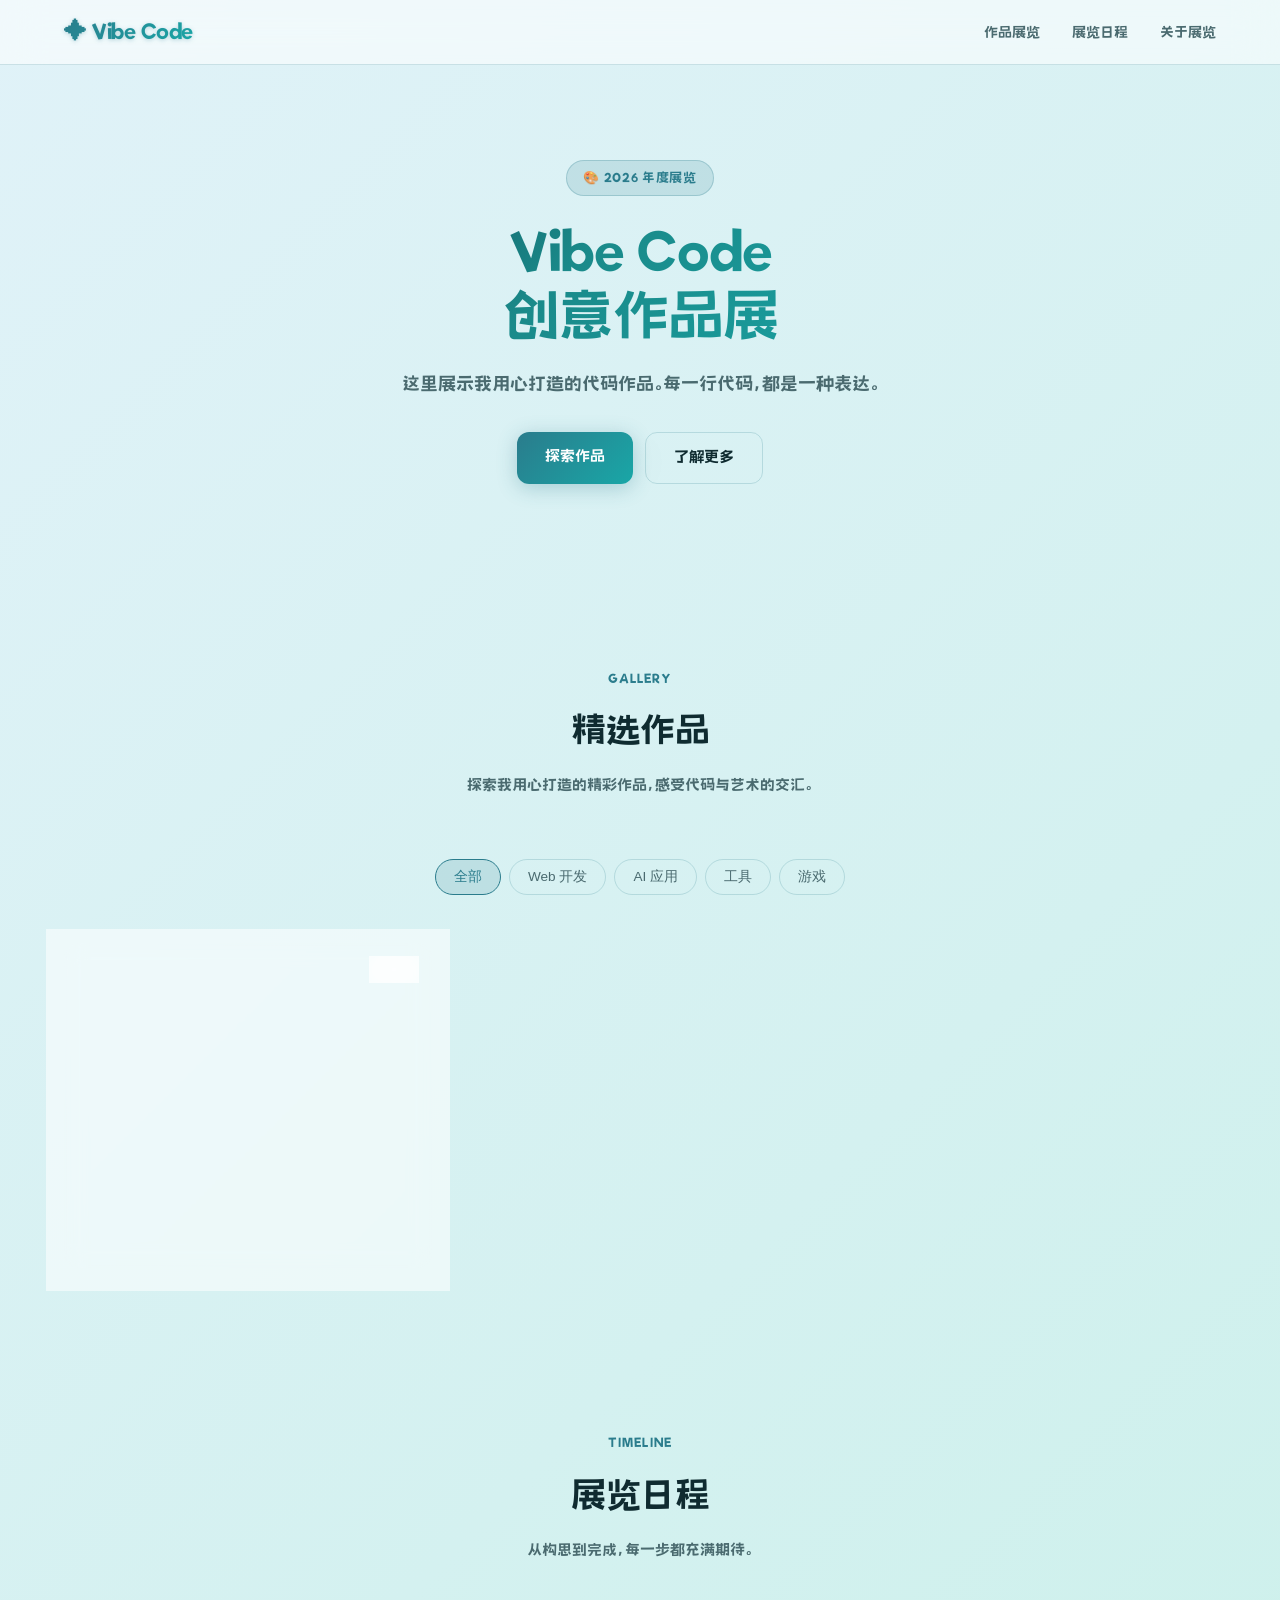
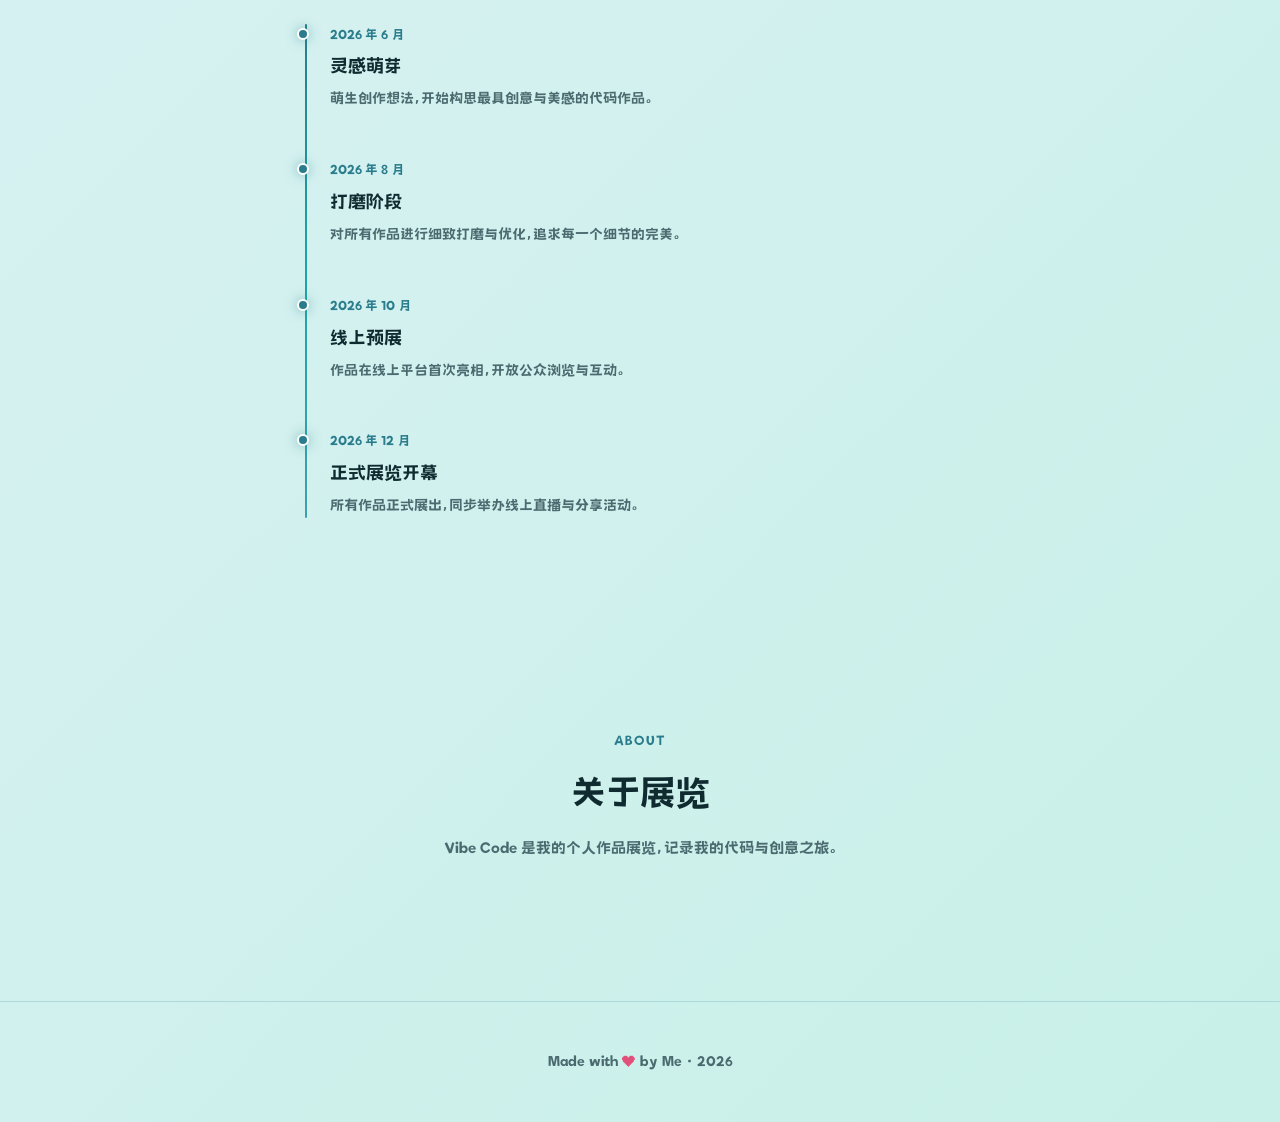
==== index.html @ 83f44387 "feat: add scientific notation converter tool with UI and functionality - Create scientificnotation.h" ====
<!DOCTYPE html>
<html lang="zh-CN">
<head>
    <meta charset="UTF-8">
    <meta name="viewport" content="width=device-width, initial-scale=1.0">
    <title>Vibe Code 作品展览</title>
    <link rel="stylesheet" href="styles.css">
</head>
<body>
    <div class="bg-particles" id="particles"></div>

    <nav class="navbar">
        <div class="navbar-inner">
            <div class="logo">✦ Vibe Code</div>
            <ul class="nav-links">
                <li><a href="#gallery">作品展览</a></li>
                <li><a href="#timeline">展览日程</a></li>
                <li><a href="#about">关于展览</a></li>
            </ul>
        </div>
    </nav>

    <section class="hero">
        <div class="hero-badge">🎨 2026 年度展览</div>
        <h1>Vibe Code<br>创意作品展</h1>
        <p>这里展示我用心打造的代码作品。每一行代码，都是一种表达。</p>
        <div class="hero-cta">
            <a href="#gallery" class="btn btn-primary">探索作品</a>
            <a href="#about" class="btn btn-outline">了解更多</a>
        </div>
    </section>

    <section class="section" id="gallery">
        <div class="section-header reveal">
            <div class="section-label">Gallery</div>
            <h2 class="section-title">精选作品</h2>
            <p class="section-desc">探索我用心打造的精彩作品，感受代码与艺术的交汇。</p>
        </div>

        <div class="filter-bar reveal" id="filterBar">
            <button class="filter-tag active" data-filter="all">全部</button>
            <button class="filter-tag" data-filter="web">Web 开发</button>
            <button class="filter-tag" data-filter="ai">AI 应用</button>
            <button class="filter-tag" data-filter="tool">工具</button>
            <button class="filter-tag" data-filter="game">游戏</button>
        </div>

        <div class="gallery" id="galleryGrid"></div>
    </section>

    <section class="section" id="timeline">
        <div class="section-header reveal">
            <div class="section-label">Timeline</div>
            <h2 class="section-title">展览日程</h2>
            <p class="section-desc">从构思到完成，每一步都充满期待。</p>
        </div>

        <div class="timeline reveal">
            <div class="timeline-item">
                <div class="timeline-dot"></div>
                <div class="timeline-date">2026 年 6 月</div>
                <h3>灵感萌芽</h3>
                <p>萌生创作想法，开始构思最具创意与美感的代码作品。</p>
            </div>
            <div class="timeline-item">
                <div class="timeline-dot"></div>
                <div class="timeline-date">2026 年 8 月</div>
                <h3>打磨阶段</h3>
                <p>对所有作品进行细致打磨与优化，追求每一个细节的完美。</p>
            </div>
            <div class="timeline-item">
                <div class="timeline-dot"></div>
                <div class="timeline-date">2026 年 10 月</div>
                <h3>线上预展</h3>
                <p>作品在线上平台首次亮相，开放公众浏览与互动。</p>
            </div>
            <div class="timeline-item">
                <div class="timeline-dot"></div>
                <div class="timeline-date">2026 年 12 月</div>
                <h3>正式展览开幕</h3>
                <p>所有作品正式展出，同步举办线上直播与分享活动。</p>
            </div>
        </div>
    </section>

    <section class="section" id="about">
        <div class="section-header reveal">
            <div class="section-label">About</div>
            <h2 class="section-title">关于展览</h2>
            <p class="section-desc">Vibe Code 是我的个人作品展览，记录我的代码与创意之旅。</p>
        </div>
    </section>

    <footer class="footer">
        <p>Made with <span class="heart">❤</span> by Me · 2026</p>
    </footer>

    <div class="modal-overlay" id="modalOverlay">
        <div class="modal" id="modal">
            <button class="modal-close" id="modalClose">✕</button>
            <div id="modalContent"></div>
        </div>
    </div>

    <script src="script.js"></script>
</body>
</html>
---- styles.css ----
@font-face {
    font-family: '荆南俊俊';
    src: url('荆南俊俊.ttf') format('truetype');
    font-weight: normal;
    font-style: normal;
}

* {
    margin: 0;
    padding: 0;
    box-sizing: border-box;
}

:root {
    --bg: #f0f8f8;
    --bg-gradient: linear-gradient(135deg, #e0f2f8 0%, #c8f0e8 100%);
    --surface: rgba(255, 255, 255, 0.6);
    --surface2: rgba(248, 255, 255, 0.8);
    --accent: #2a7c8c;
    --accent2: #19a7a7;
    --accent3: #3ea0af;
    --accent-glass: rgba(42, 124, 140, 0.15);
    --text: #0f2b30;
    --text2: #4a6a6f;
    --border: rgba(42, 124, 140, 0.2);
    --shadow: 0 4px 12px rgba(42, 124, 140, 0.12);
    --glow: rgba(42, 124, 140, 0.25);
}

body {
    font-family: 'PingFang SC', '荆南俊俊', 'Microsoft YaHei', sans-serif;
    background: var(--bg);
    background-image: var(--bg-gradient);
    color: var(--text);
    min-height: 100vh;
    overflow-x: hidden;
    line-height: 1.7;
}

.bg-particles {
    position: fixed;
    top: 0;
    left: 0;
    width: 100%;
    height: 100%;
    pointer-events: none;
    z-index: 0;
}

.particle {
    position: absolute;
    border-radius: 50%;
    animation: floatUp linear infinite;
    opacity: 0;
}

@keyframes floatUp {
    0% {
        transform: translateY(100vh) scale(0);
        opacity: 0;
    }
    10% {
        opacity: 1;
    }
    90% {
        opacity: 1;
    }
    100% {
        transform: translateY(-10vh) scale(1);
        opacity: 0;
    }
}

.navbar {
    position: fixed;
    top: 0;
    left: 0;
    right: 0;
    z-index: 100;
    backdrop-filter: blur(20px);
    background: rgba(255, 255, 255, 0.55);
    border-bottom: 1px solid var(--border);
    transition: all 0.3s ease;
}

.navbar-inner {
    max-width: 1200px;
    margin: 0 auto;
    padding: 0 24px;
    display: flex;
    align-items: center;
    justify-content: space-between;
    height: 64px;
}

.logo {
    font-size: 1.4rem;
    font-weight: 700;
    background: linear-gradient(135deg, var(--accent), var(--accent2));
    -webkit-background-clip: text;
    -webkit-text-fill-color: transparent;
    background-clip: text;
    letter-spacing: -0.5px;
    filter: drop-shadow(0 1px 2px rgba(42, 124, 140, 0.3));
}

.nav-links {
    display: flex;
    gap: 32px;
    list-style: none;
}

.nav-links a {
    color: var(--text2);
    text-decoration: none;
    font-size: 0.9rem;
    font-weight: 500;
    transition: color 0.3s;
    position: relative;
}

.nav-links a::after {
    content: '';
    position: absolute;
    bottom: -4px;
    left: 0;
    width: 0;
    height: 2px;
    background: linear-gradient(90deg, var(--accent), var(--accent2));
    transition: width 0.3s;
    border-radius: 1px;
}

.nav-links a:hover {
    color: var(--text);
}

.nav-links a:hover::after {
    width: 100%;
}

.hero {
    position: relative;
    z-index: 1;
    padding: 160px 24px 100px;
    text-align: center;
    max-width: 800px;
    margin: 0 auto;
}

.hero-badge {
    display: inline-block;
    padding: 6px 16px;
    border-radius: 20px;
    font-size: 0.8rem;
    font-weight: 600;
    letter-spacing: 0.05em;
    color: var(--accent);
    background: var(--accent-glass);
    border: 1px solid rgba(42, 124, 140, 0.25);
    margin-bottom: 24px;
    animation: fadeInUp 0.6s ease;
}

.hero h1 {
    font-size: 3.5rem;
    font-weight: 800;
    letter-spacing: -1px;
    line-height: 1.15;
    margin-bottom: 20px;
    animation: fadeInUp 0.6s ease 0.1s both;
    background: linear-gradient(135deg, #0f4a55 0%, #1a8a8a 40%, #19a7a7 100%);
    -webkit-background-clip: text;
    -webkit-text-fill-color: transparent;
    background-clip: text;
}

.hero p {
    font-size: 1.15rem;
    color: var(--text2);
    max-width: 560px;
    margin: 0 auto 32px;
    animation: fadeInUp 0.6s ease 0.2s both;
}

.hero-cta {
    display: inline-flex;
    gap: 12px;
    animation: fadeInUp 0.6s ease 0.3s both;
}

.btn {
    padding: 12px 28px;
    border-radius: 12px;
    font-size: 0.95rem;
    font-weight: 600;
    cursor: pointer;
    border: none;
    transition: all 0.3s;
    text-decoration: none;
    display: inline-block;
}

.btn-primary {
    background: linear-gradient(135deg, var(--accent), var(--accent2));
    color: #fff;
    box-shadow: 0 4px 20px rgba(42, 124, 140, 0.3);
}

.btn-primary:hover {
    transform: translateY(-2px);
    box-shadow: 0 6px 30px rgba(42, 124, 140, 0.45);
}

.btn-outline {
    background: transparent;
    color: var(--text);
    border: 1px solid var(--border);
    backdrop-filter: blur(10px);
}

.btn-outline:hover {
    border-color: var(--accent);
    color: var(--accent);
}

@keyframes fadeInUp {
    from {
        opacity: 0;
        transform: translateY(24px);
    }
    to {
        opacity: 1;
        transform: translateY(0);
    }
}

.section {
    position: relative;
    z-index: 1;
    padding: 80px 24px;
    max-width: 1200px;
    margin: 0 auto;
}

.section-header {
    text-align: center;
    margin-bottom: 60px;
}

.section-label {
    display: inline-block;
    font-size: 0.8rem;
    font-weight: 600;
    letter-spacing: 0.08em;
    color: var(--accent);
    text-transform: uppercase;
    margin-bottom: 12px;
}

.section-title {
    font-size: 2.2rem;
    font-weight: 700;
    letter-spacing: -0.5px;
    margin-bottom: 12px;
}

.section-desc {
    color: var(--text2);
    max-width: 500px;
    margin: 0 auto;
    font-size: 0.95rem;
}

.filter-bar {
    display: flex;
    justify-content: center;
    gap: 8px;
    flex-wrap: wrap;
    margin-bottom: 48px;
}

.filter-tag {
    padding: 8px 18px;
    border-radius: 20px;
    font-size: 0.85rem;
    font-weight: 500;
    cursor: pointer;
    border: 1px solid var(--border);
    background: transparent;
    color: var(--text2);
    transition: all 0.3s;
}

.filter-tag:hover {
    border-color: var(--accent);
    color: var(--text);
}

.filter-tag.active {
    background: var(--accent-glass);
    border-color: var(--accent);
    color: var(--accent);
}

.gallery {
    display: grid;
    grid-template-columns: repeat(auto-fill, minmax(340px, 1fr));
    gap: 24px;
}

.card {
    background: rgba(255, 255, 255, 0.55);
    backdrop-filter: blur(10px);
    border: 1px solid var(--border);
    border-radius: 16px;
    overflow: hidden;
    transition: all 0.4s cubic-bezier(0.25, 0.8, 0.25, 1.2);
    cursor: pointer;
    position: relative;
    animation: fadeInUp 0.5s ease both;
    box-shadow: var(--shadow);
}

.card:hover {
    transform: translateY(-6px);
    border-color: rgba(42, 124, 140, 0.5);
    box-shadow: 0 12px 40px rgba(42, 124, 140, 0.2), 0 0 40px var(--glow);
}

.card-image {
    height: 200px;
    position: relative;
    overflow: hidden;
}

.card-image .img-bg {
    width: 100%;
    height: 100%;
    object-fit: cover;
    transition: transform 0.5s;
}

.card:hover .card-image .img-bg {
    transform: scale(1.05);
}

.card-tag {
    position: absolute;
    top: 12px;
    right: 12px;
    padding: 4px 12px;
    border-radius: 12px;
    font-size: 0.7rem;
    font-weight: 600;
    background: rgba(255, 255, 255, 0.7);
    backdrop-filter: blur(10px);
    color: var(--accent);
    letter-spacing: 0.03em;
}

.card-body {
    padding: 20px 24px 24px;
}

.card-body h3 {
    font-size: 1.15rem;
    font-weight: 700;
    margin-bottom: 8px;
    letter-spacing: -0.3px;
}

.card-body p {
    font-size: 0.88rem;
    color: var(--text2);
    margin-bottom: 16px;
    display: -webkit-box;
    -webkit-line-clamp: 2;
    -webkit-box-orient: vertical;
    overflow: hidden;
}

.timeline {
    position: relative;
    padding-left: 40px;
    max-width: 700px;
    margin: 0 auto;
}

.timeline::before {
    content: '';
    position: absolute;
    left: 15px;
    top: 0;
    bottom: 0;
    width: 2px;
    background: linear-gradient(180deg, var(--accent), var(--accent2), var(--accent3));
    border-radius: 1px;
}

.timeline-item {
    position: relative;
    margin-bottom: 48px;
    animation: fadeInUp 0.5s ease both;
}

.timeline-dot {
    position: absolute;
    left: -33px;
    top: 4px;
    width: 12px;
    height: 12px;
    border-radius: 50%;
    background: var(--accent);
    box-shadow: 0 0 12px rgba(42, 124, 140, 0.5);
    border: 2px solid #fff;
}

.timeline-date {
    font-size: 0.8rem;
    color: var(--accent);
    font-weight: 600;
    margin-bottom: 6px;
}

.timeline-item h3 {
    font-size: 1.1rem;
    font-weight: 700;
    margin-bottom: 6px;
}

.timeline-item p {
    font-size: 0.88rem;
    color: var(--text2);
}

.footer {
    text-align: center;
    padding: 48px 24px;
    border-top: 1px solid var(--border);
    color: var(--text2);
    font-size: 0.85rem;
    position: relative;
    z-index: 1;
}

.footer .heart {
    color: #e0507a;
    animation: heartbeat 1.5s ease infinite;
}

@keyframes heartbeat {
    0%, 100% { transform: scale(1); }
    25% { transform: scale(1.2); }
    50% { transform: scale(1); }
    75% { transform: scale(1.2); }
}

.modal-overlay {
    position: fixed;
    inset: 0;
    background: rgba(15, 43, 48, 0.5);
    backdrop-filter: blur(8px);
    z-index: 200;
    display: flex;
    align-items: center;
    justify-content: center;
    opacity: 0;
    pointer-events: none;
    transition: opacity 0.3s;
}

.modal-overlay.open {
    opacity: 1;
    pointer-events: auto;
}

.modal {
    background: var(--surface2);
    border: 1px solid var(--border);
    border-radius: 20px;
    padding: 40px;
    max-width: 560px;
    width: 90%;
    max-height: 80vh;
    overflow-y: auto;
    position: relative;
    transform: translateY(20px) scale(0.95);
    transition: transform 0.3s cubic-bezier(0.25, 0.8, 0.25, 1.2);
    box-shadow: 0 20px 60px rgba(42, 124, 140, 0.2);
}

.modal-overlay.open .modal {
    transform: translateY(0) scale(1);
}

.modal-close {
    position: absolute;
    top: 16px;
    right: 16px;
    width: 36px;
    height: 36px;
    border-radius: 50%;
    border: 1px solid var(--border);
    background: rgba(255,255,255,0.5);
    color: var(--text2);
    cursor: pointer;
    font-size: 1.1rem;
    display: flex;
    align-items: center;
    justify-content: center;
    transition: all 0.3s;
}

.modal-close:hover {
    color: var(--text);
    border-color: var(--accent);
}

.modal h2 {
    font-size: 1.6rem;
    font-weight: 700;
    margin-bottom: 8px;
    letter-spacing: -0.5px;
}

.modal .modal-tag {
    display: inline-block;
    padding: 4px 12px;
    border-radius: 12px;
    font-size: 0.75rem;
    font-weight: 600;
    background: var(--accent-glass);
    color: var(--accent);
    margin-bottom: 16px;
}

.modal .modal-desc {
    font-size: 0.92rem;
    color: var(--text2);
    line-height: 1.8;
    margin-bottom: 20px;
}

.modal .modal-link {
    display: block;
    width: 100%;
    text-align: center;
    box-sizing: border-box;
}

@media (max-width: 768px) {
    .hero h1 {
        font-size: 2.2rem;
    }
    .hero {
        padding: 120px 20px 60px;
    }
    .gallery {
        grid-template-columns: 1fr;
    }
    .nav-links {
        display: none;
    }
    .timeline {
        padding-left: 30px;
    }
    .timeline-dot {
        left: -23px;
    }
}

.reveal {
    opacity: 0;
    transform: translateY(30px);
    transition: all 0.6s cubic-bezier(0.25, 0.8, 0.25, 1);
}

.reveal.visible {
    opacity: 1;
    transform: translateY(0);
}
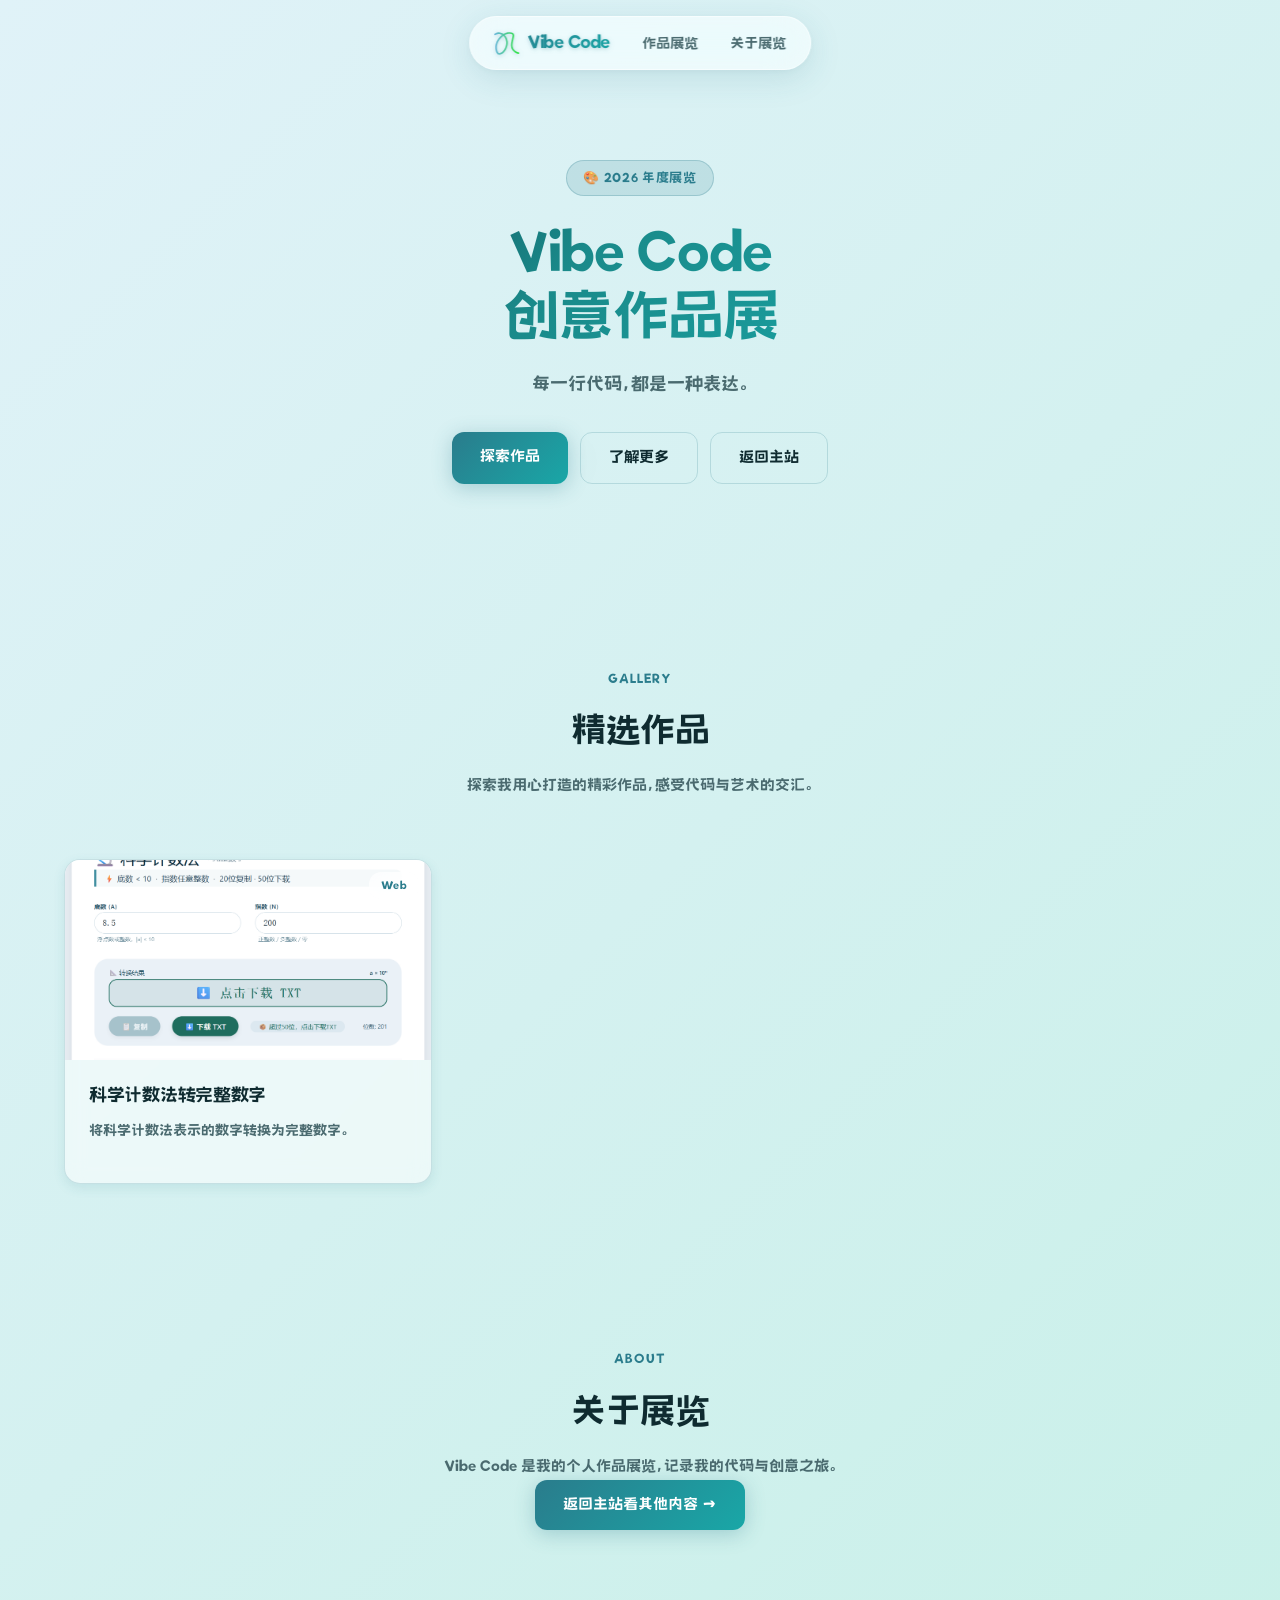
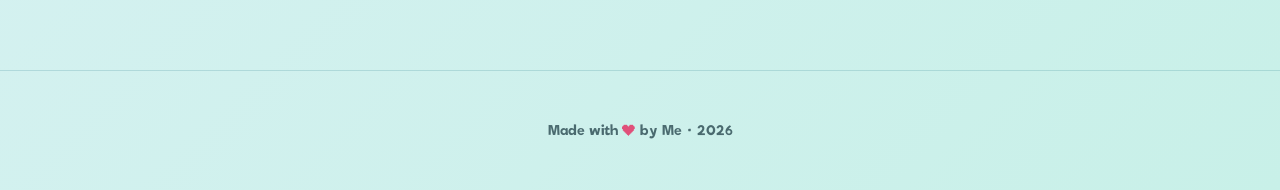
==== commit 731bae5f: "feat: 重构项目结构，添加主脚本和图标，更新样式，移除不必要的代码" ====
--- a/index.html
+++ b/index.html
@@ -4,6 +4,7 @@
     <meta charset="UTF-8">
     <meta name="viewport" content="width=device-width, initial-scale=1.0">
     <title>Vibe Code 作品展览</title>
+    <link rel="icon" type="image/svg+xml" href="favicon.svg">
     <link rel="stylesheet" href="styles.css">
 </head>
 <body>
@@ -11,10 +12,9 @@
 
     <nav class="navbar">
         <div class="navbar-inner">
-            <div class="logo">✦ Vibe Code</div>
+            <div class="logo"><img src="favicon.svg" alt="Vibe Code" class="logo-icon"> Vibe Code</div>
             <ul class="nav-links">
                 <li><a href="#gallery">作品展览</a></li>
-                <li><a href="#timeline">展览日程</a></li>
                 <li><a href="#about">关于展览</a></li>
             </ul>
         </div>
@@ -23,10 +23,11 @@
     <section class="hero">
         <div class="hero-badge">🎨 2026 年度展览</div>
         <h1>Vibe Code<br>创意作品展</h1>
-        <p>这里展示我用心打造的代码作品。每一行代码，都是一种表达。</p>
+        <p>每一行代码，都是一种表达。</p>
         <div class="hero-cta">
             <a href="#gallery" class="btn btn-primary">探索作品</a>
             <a href="#about" class="btn btn-outline">了解更多</a>
+            <a href="https://www.ias1054.cn" class="btn btn-outline" target="_blank" rel="noopener noreferrer">返回主站</a>
         </div>
     </section>
 
@@ -37,50 +38,7 @@
             <p class="section-desc">探索我用心打造的精彩作品，感受代码与艺术的交汇。</p>
         </div>
 
-        <div class="filter-bar reveal" id="filterBar">
-            <button class="filter-tag active" data-filter="all">全部</button>
-            <button class="filter-tag" data-filter="web">Web 开发</button>
-            <button class="filter-tag" data-filter="ai">AI 应用</button>
-            <button class="filter-tag" data-filter="tool">工具</button>
-            <button class="filter-tag" data-filter="game">游戏</button>
-        </div>
-
         <div class="gallery" id="galleryGrid"></div>
-    </section>
-
-    <section class="section" id="timeline">
-        <div class="section-header reveal">
-            <div class="section-label">Timeline</div>
-            <h2 class="section-title">展览日程</h2>
-            <p class="section-desc">从构思到完成，每一步都充满期待。</p>
-        </div>
-
-        <div class="timeline reveal">
-            <div class="timeline-item">
-                <div class="timeline-dot"></div>
-                <div class="timeline-date">2026 年 6 月</div>
-                <h3>灵感萌芽</h3>
-                <p>萌生创作想法，开始构思最具创意与美感的代码作品。</p>
-            </div>
-            <div class="timeline-item">
-                <div class="timeline-dot"></div>
-                <div class="timeline-date">2026 年 8 月</div>
-                <h3>打磨阶段</h3>
-                <p>对所有作品进行细致打磨与优化，追求每一个细节的完美。</p>
-            </div>
-            <div class="timeline-item">
-                <div class="timeline-dot"></div>
-                <div class="timeline-date">2026 年 10 月</div>
-                <h3>线上预展</h3>
-                <p>作品在线上平台首次亮相，开放公众浏览与互动。</p>
-            </div>
-            <div class="timeline-item">
-                <div class="timeline-dot"></div>
-                <div class="timeline-date">2026 年 12 月</div>
-                <h3>正式展览开幕</h3>
-                <p>所有作品正式展出，同步举办线上直播与分享活动。</p>
-            </div>
-        </div>
     </section>
 
     <section class="section" id="about">
@@ -88,6 +46,7 @@
             <div class="section-label">About</div>
             <h2 class="section-title">关于展览</h2>
             <p class="section-desc">Vibe Code 是我的个人作品展览，记录我的代码与创意之旅。</p>
+            <a href="https://www.ias1054.cn" class="btn btn-primary" target="_blank" rel="noopener noreferrer">返回主站看其他内容 →</a>
         </div>
     </section>
 
@@ -102,6 +61,6 @@
         </div>
     </div>
 
-    <script src="script.js"></script>
+    <script src="main.js"></script>
 </body>
 </html>
--- a/styles.css
+++ b/styles.css
@@ -73,28 +73,42 @@
 
 .navbar {
     position: fixed;
-    top: 0;
-    left: 0;
-    right: 0;
+    top: 16px;
+    left: 50%;
+    transform: translateX(-50%);
     z-index: 100;
-    backdrop-filter: blur(20px);
-    background: rgba(255, 255, 255, 0.55);
-    border-bottom: 1px solid var(--border);
-    transition: all 0.3s ease;
+    backdrop-filter: blur(20px) saturate(180%);
+    background: rgba(255, 255, 255, 0.6);
+    border: 1px solid rgba(255, 255, 255, 0.5);
+    border-radius: 999px;
+    box-shadow: 0 8px 32px rgba(42, 124, 140, 0.15), 0 2px 8px rgba(0, 0, 0, 0.04);
+    transition: all 0.4s cubic-bezier(0.25, 0.8, 0.25, 1);
+    overflow: hidden;
+}
+
+.navbar.scrolled {
+    top: 10px;
+    background: rgba(255, 255, 255, 0.75);
+    box-shadow: 0 12px 40px rgba(42, 124, 140, 0.22), 0 4px 12px rgba(0, 0, 0, 0.06);
 }
 
 .navbar-inner {
-    max-width: 1200px;
-    margin: 0 auto;
-    padding: 0 24px;
     display: flex;
     align-items: center;
     justify-content: space-between;
-    height: 64px;
+    gap: 32px;
+    padding: 10px 24px;
+    height: 52px;
+    transition: all 0.4s cubic-bezier(0.25, 0.8, 0.25, 1);
+}
+
+.navbar.scrolled .navbar-inner {
+    height: 46px;
+    padding: 8px 22px;
 }
 
 .logo {
-    font-size: 1.4rem;
+    font-size: 1.15rem;
     font-weight: 700;
     background: linear-gradient(135deg, var(--accent), var(--accent2));
     -webkit-background-clip: text;
@@ -102,6 +116,17 @@
     background-clip: text;
     letter-spacing: -0.5px;
     filter: drop-shadow(0 1px 2px rgba(42, 124, 140, 0.3));
+    white-space: nowrap;
+    display: flex;
+    align-items: center;
+    gap: 8px;
+}
+
+.logo-icon {
+    width: 25px;
+    height: 25px;
+    flex-shrink: 0;
+    -webkit-text-fill-color: initial;
 }
 
 .nav-links {
@@ -227,11 +252,9 @@
 @keyframes fadeInUp {
     from {
         opacity: 0;
-        transform: translateY(24px);
     }
     to {
         opacity: 1;
-        transform: translateY(0);
     }
 }
 
@@ -272,37 +295,6 @@
     font-size: 0.95rem;
 }
 
-.filter-bar {
-    display: flex;
-    justify-content: center;
-    gap: 8px;
-    flex-wrap: wrap;
-    margin-bottom: 48px;
-}
-
-.filter-tag {
-    padding: 8px 18px;
-    border-radius: 20px;
-    font-size: 0.85rem;
-    font-weight: 500;
-    cursor: pointer;
-    border: 1px solid var(--border);
-    background: transparent;
-    color: var(--text2);
-    transition: all 0.3s;
-}
-
-.filter-tag:hover {
-    border-color: var(--accent);
-    color: var(--text);
-}
-
-.filter-tag.active {
-    background: var(--accent-glass);
-    border-color: var(--accent);
-    color: var(--accent);
-}
-
 .gallery {
     display: grid;
     grid-template-columns: repeat(auto-fill, minmax(340px, 1fr));
@@ -315,15 +307,15 @@
     border: 1px solid var(--border);
     border-radius: 16px;
     overflow: hidden;
-    transition: all 0.4s cubic-bezier(0.25, 0.8, 0.25, 1.2);
+    transition: all 0.3s cubic-bezier(0.25, 0.46, 0.45, 0.94);
     cursor: pointer;
     position: relative;
     animation: fadeInUp 0.5s ease both;
     box-shadow: var(--shadow);
+    transform-style: preserve-3d;
 }
 
 .card:hover {
-    transform: translateY(-6px);
     border-color: rgba(42, 124, 140, 0.5);
     box-shadow: 0 12px 40px rgba(42, 124, 140, 0.2), 0 0 40px var(--glow);
 }
@@ -338,11 +330,7 @@
     width: 100%;
     height: 100%;
     object-fit: cover;
-    transition: transform 0.5s;
-}
-
-.card:hover .card-image .img-bg {
-    transform: scale(1.05);
+    display: block;
 }
 
 .card-tag {
@@ -380,60 +368,6 @@
     overflow: hidden;
 }
 
-.timeline {
-    position: relative;
-    padding-left: 40px;
-    max-width: 700px;
-    margin: 0 auto;
-}
-
-.timeline::before {
-    content: '';
-    position: absolute;
-    left: 15px;
-    top: 0;
-    bottom: 0;
-    width: 2px;
-    background: linear-gradient(180deg, var(--accent), var(--accent2), var(--accent3));
-    border-radius: 1px;
-}
-
-.timeline-item {
-    position: relative;
-    margin-bottom: 48px;
-    animation: fadeInUp 0.5s ease both;
-}
-
-.timeline-dot {
-    position: absolute;
-    left: -33px;
-    top: 4px;
-    width: 12px;
-    height: 12px;
-    border-radius: 50%;
-    background: var(--accent);
-    box-shadow: 0 0 12px rgba(42, 124, 140, 0.5);
-    border: 2px solid #fff;
-}
-
-.timeline-date {
-    font-size: 0.8rem;
-    color: var(--accent);
-    font-weight: 600;
-    margin-bottom: 6px;
-}
-
-.timeline-item h3 {
-    font-size: 1.1rem;
-    font-weight: 700;
-    margin-bottom: 6px;
-}
-
-.timeline-item p {
-    font-size: 0.88rem;
-    color: var(--text2);
-}
-
 .footer {
     text-align: center;
     padding: 48px 24px;
@@ -562,12 +496,6 @@
     .nav-links {
         display: none;
     }
-    .timeline {
-        padding-left: 30px;
-    }
-    .timeline-dot {
-        left: -23px;
-    }
 }
 
 .reveal {
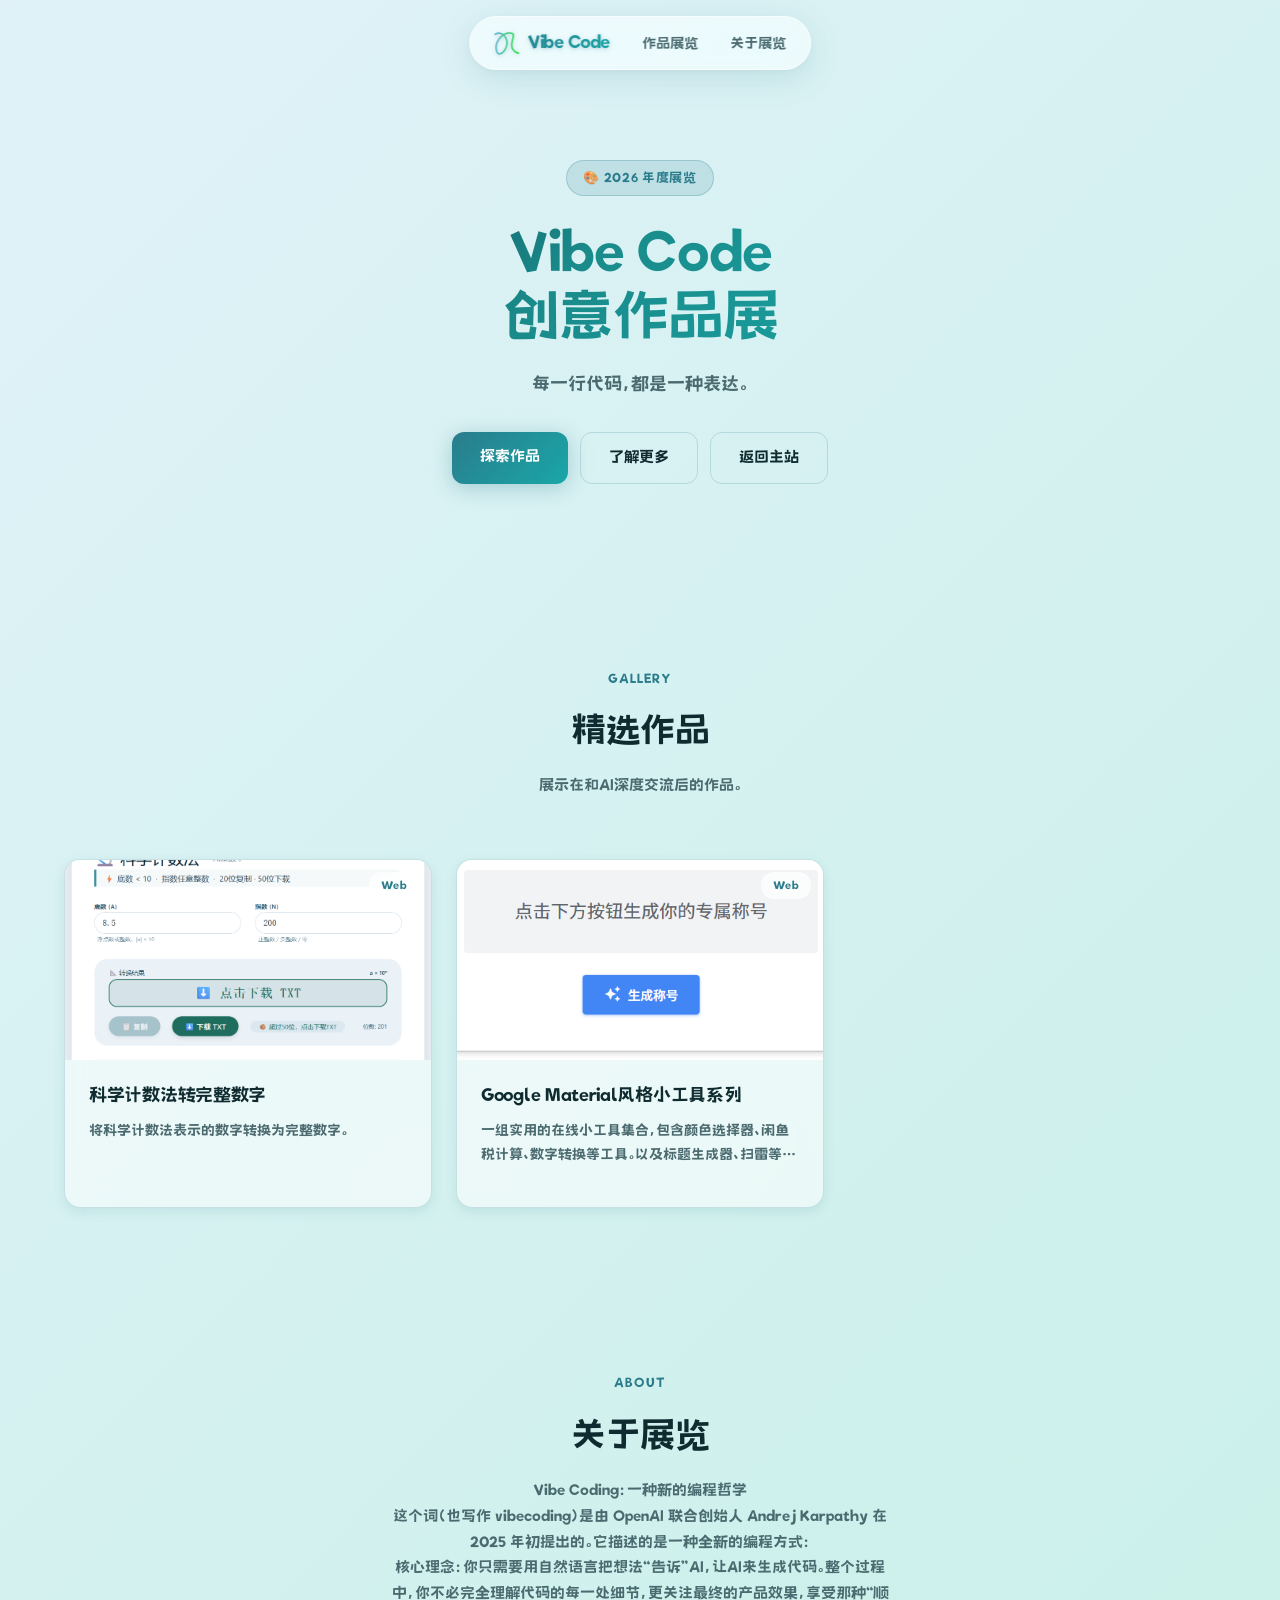
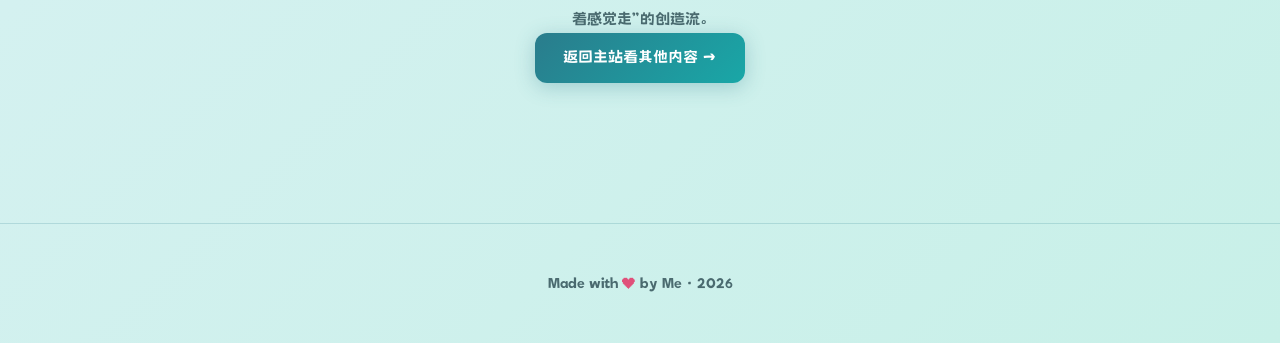
==== commit d1ac28c6: "feat: 更新展览描述和返回主站链接，优化内容表达" ====
--- a/index.html
+++ b/index.html
@@ -27,7 +27,7 @@
         <div class="hero-cta">
             <a href="#gallery" class="btn btn-primary">探索作品</a>
             <a href="#about" class="btn btn-outline">了解更多</a>
-            <a href="https://www.ias1054.cn" class="btn btn-outline" target="_blank" rel="noopener noreferrer">返回主站</a>
+            <a href="https://www.ias1054.cn" class="btn btn-outline" rel="noopener noreferrer">返回主站</a>
         </div>
     </section>
 
@@ -35,7 +35,7 @@
         <div class="section-header reveal">
             <div class="section-label">Gallery</div>
             <h2 class="section-title">精选作品</h2>
-            <p class="section-desc">探索我用心打造的精彩作品，感受代码与艺术的交汇。</p>
+            <p class="section-desc">展示在和AI深度交流后的作品。</p>
         </div>
 
         <div class="gallery" id="galleryGrid"></div>
@@ -45,8 +45,10 @@
         <div class="section-header reveal">
             <div class="section-label">About</div>
             <h2 class="section-title">关于展览</h2>
-            <p class="section-desc">Vibe Code 是我的个人作品展览，记录我的代码与创意之旅。</p>
-            <a href="https://www.ias1054.cn" class="btn btn-primary" target="_blank" rel="noopener noreferrer">返回主站看其他内容 →</a>
+            <p class="section-desc"><strong>Vibe Coding：一种新的编程哲学</strong></p>
+            <p class="section-desc">这个词（也写作 vibecoding）是由 OpenAI 联合创始人 Andrej Karpathy 在 2025 年初提出的。它描述的是一种全新的编程方式：</p>
+            <p class="section-desc"><strong>核心理念：</strong>你只需要用自然语言把想法“告诉”AI，让AI来生成代码。整个过程中，你不必完全理解代码的每一处细节，更关注最终的产品效果，享受那种“顺着感觉走”的创造流。</p>
+            <a href="https://www.ias1054.cn" class="btn btn-primary" rel="noopener noreferrer">返回主站看其他内容 →</a>
         </div>
     </section>
 
--- a/styles.css
+++ b/styles.css
@@ -364,6 +364,7 @@
     margin-bottom: 16px;
     display: -webkit-box;
     -webkit-line-clamp: 2;
+    line-clamp: 2;
     -webkit-box-orient: vertical;
     overflow: hidden;
 }
@@ -483,6 +484,44 @@
     box-sizing: border-box;
 }
 
+.modal-links {
+    display: grid;
+    grid-template-columns: repeat(2, 1fr);
+    gap: 12px;
+    margin-top: 8px;
+}
+
+.modal-links .modal-link {
+    display: flex;
+    align-items: center;
+    justify-content: center;
+    width: 100%;
+    padding: 14px 18px;
+    font-size: 0.9rem;
+    border-radius: 12px;
+    box-sizing: border-box;
+    transition: all 0.3s cubic-bezier(0.25, 0.8, 0.25, 1);
+}
+
+.modal-links .modal-link:hover {
+    transform: translateY(-2px);
+    box-shadow: 0 8px 28px rgba(42, 124, 140, 0.45);
+    filter: brightness(1.08);
+}
+
+.modal-links .modal-link:nth-child(odd):last-child {
+    grid-column: 1 / -1;
+}
+
+@media (max-width: 560px) {
+    .modal-links {
+        grid-template-columns: 1fr;
+    }
+    .modal-links .modal-link:nth-child(odd):last-child {
+        grid-column: auto;
+    }
+}
+
 @media (max-width: 768px) {
     .hero h1 {
         font-size: 2.2rem;
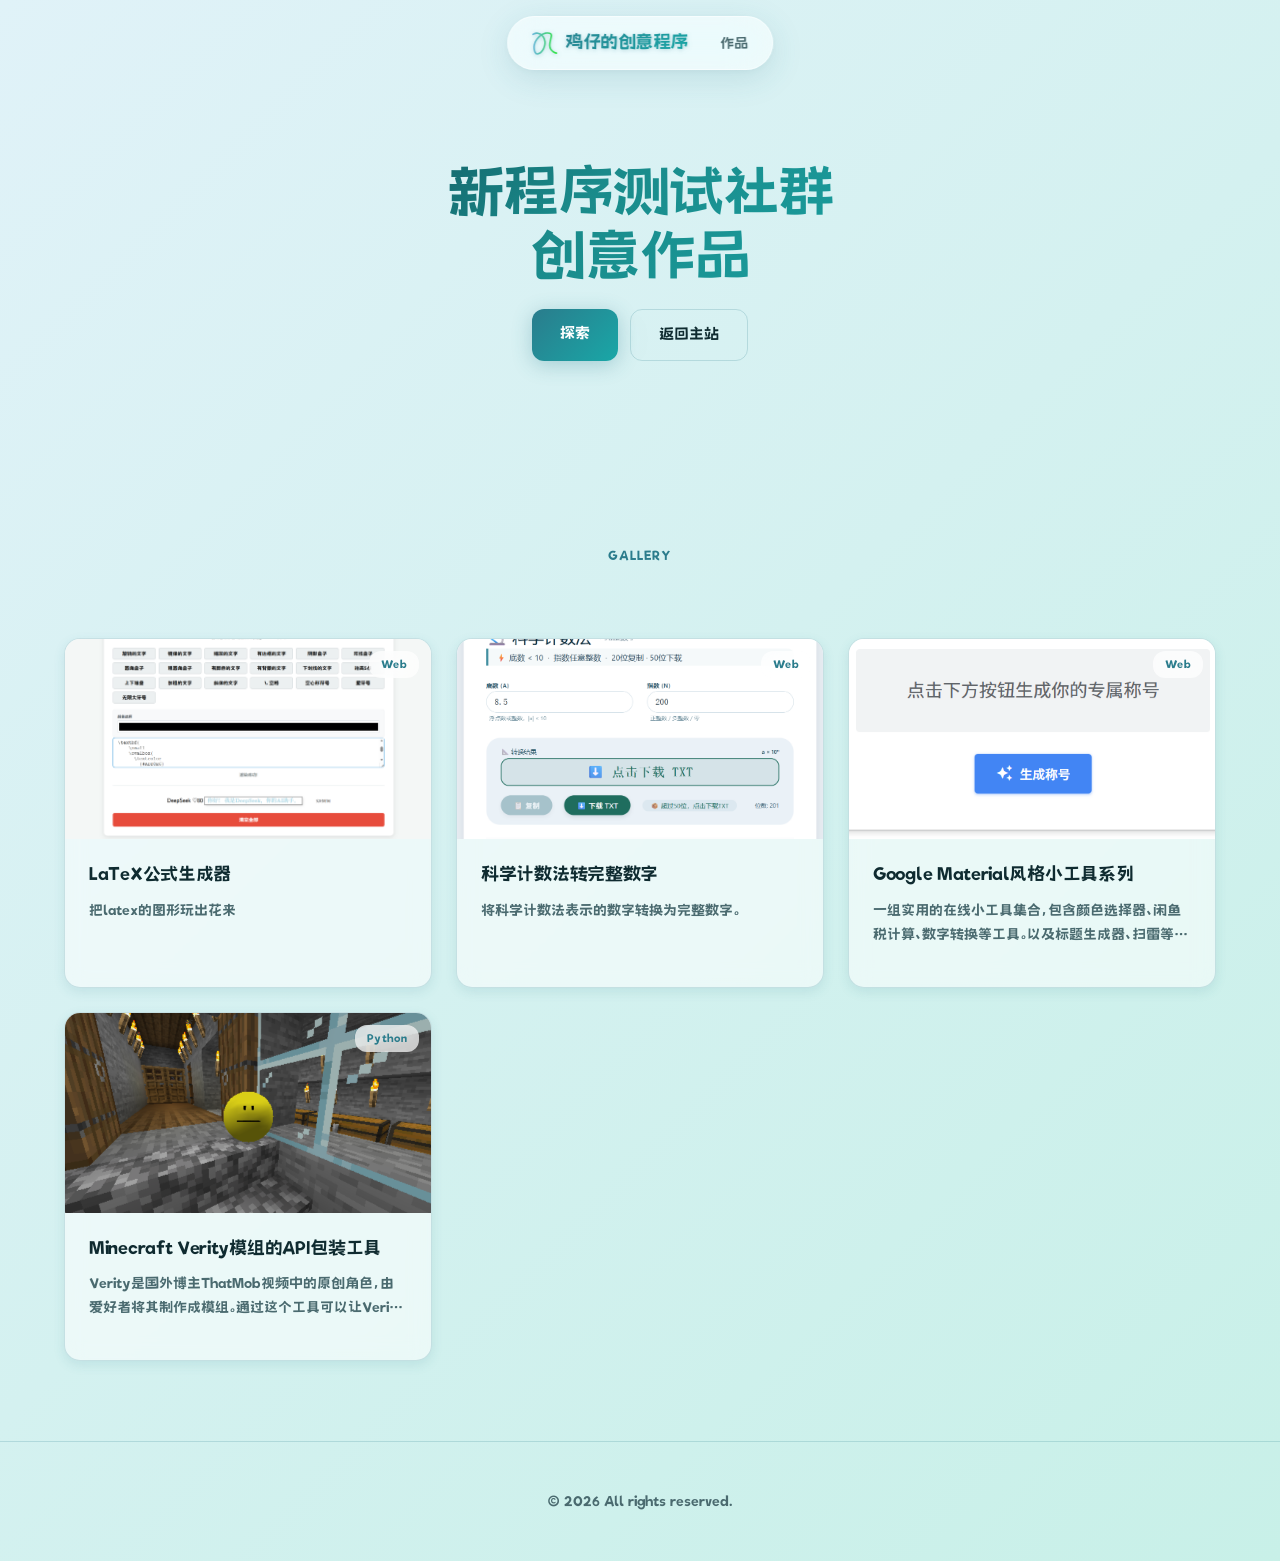
==== commit 113d745c: "upload" ====
--- a/index.html
+++ b/index.html
@@ -3,7 +3,7 @@
 <head>
     <meta charset="UTF-8">
     <meta name="viewport" content="width=device-width, initial-scale=1.0">
-    <title>Vibe Code 作品展览</title>
+    <title>鸡仔的创意程序</title>
     <link rel="icon" type="image/svg+xml" href="favicon.svg">
     <link rel="stylesheet" href="styles.css">
 </head>
@@ -12,21 +12,17 @@
 
     <nav class="navbar">
         <div class="navbar-inner">
-            <div class="logo"><img src="favicon.svg" alt="Vibe Code" class="logo-icon"> Vibe Code</div>
+            <div class="logo"><img src="favicon.svg" alt="Vibe Code" class="logo-icon"> 鸡仔的创意程序</div>
             <ul class="nav-links">
-                <li><a href="#gallery">作品展览</a></li>
-                <li><a href="#about">关于展览</a></li>
+                <li><a href="#gallery">作品</a></li>
             </ul>
         </div>
     </nav>
 
     <section class="hero">
-        <div class="hero-badge">🎨 2026 年度展览</div>
-        <h1>Vibe Code<br>创意作品展</h1>
-        <p>每一行代码，都是一种表达。</p>
+        <h1>新程序测试社群<br>创意作品</h1>
         <div class="hero-cta">
-            <a href="#gallery" class="btn btn-primary">探索作品</a>
-            <a href="#about" class="btn btn-outline">了解更多</a>
+            <a href="#gallery" class="btn btn-primary">探索</a>
             <a href="https://www.ias1054.cn" class="btn btn-outline" rel="noopener noreferrer">返回主站</a>
         </div>
     </section>
@@ -34,26 +30,15 @@
     <section class="section" id="gallery">
         <div class="section-header reveal">
             <div class="section-label">Gallery</div>
-            <h2 class="section-title">精选作品</h2>
-            <p class="section-desc">展示在和AI深度交流后的作品。</p>
         </div>
 
         <div class="gallery" id="galleryGrid"></div>
     </section>
 
-    <section class="section" id="about">
-        <div class="section-header reveal">
-            <div class="section-label">About</div>
-            <h2 class="section-title">关于展览</h2>
-            <p class="section-desc"><strong>Vibe Coding：一种新的编程哲学</strong></p>
-            <p class="section-desc">这个词（也写作 vibecoding）是由 OpenAI 联合创始人 Andrej Karpathy 在 2025 年初提出的。它描述的是一种全新的编程方式：</p>
-            <p class="section-desc"><strong>核心理念：</strong>你只需要用自然语言把想法“告诉”AI，让AI来生成代码。整个过程中，你不必完全理解代码的每一处细节，更关注最终的产品效果，享受那种“顺着感觉走”的创造流。</p>
-            <a href="https://www.ias1054.cn" class="btn btn-primary" rel="noopener noreferrer">返回主站看其他内容 →</a>
-        </div>
-    </section>
+    
 
     <footer class="footer">
-        <p>Made with <span class="heart">❤</span> by Me · 2026</p>
+        <p>&copy; 2026 All rights reserved. </p>
     </footer>
 
     <div class="modal-overlay" id="modalOverlay">
--- a/styles.css
+++ b/styles.css
@@ -173,20 +173,6 @@
     margin: 0 auto;
 }
 
-.hero-badge {
-    display: inline-block;
-    padding: 6px 16px;
-    border-radius: 20px;
-    font-size: 0.8rem;
-    font-weight: 600;
-    letter-spacing: 0.05em;
-    color: var(--accent);
-    background: var(--accent-glass);
-    border: 1px solid rgba(42, 124, 140, 0.25);
-    margin-bottom: 24px;
-    animation: fadeInUp 0.6s ease;
-}
-
 .hero h1 {
     font-size: 3.5rem;
     font-weight: 800;
@@ -200,14 +186,6 @@
     background-clip: text;
 }
 
-.hero p {
-    font-size: 1.15rem;
-    color: var(--text2);
-    max-width: 560px;
-    margin: 0 auto 32px;
-    animation: fadeInUp 0.6s ease 0.2s both;
-}
-
 .hero-cta {
     display: inline-flex;
     gap: 12px;
@@ -279,20 +257,6 @@
     color: var(--accent);
     text-transform: uppercase;
     margin-bottom: 12px;
-}
-
-.section-title {
-    font-size: 2.2rem;
-    font-weight: 700;
-    letter-spacing: -0.5px;
-    margin-bottom: 12px;
-}
-
-.section-desc {
-    color: var(--text2);
-    max-width: 500px;
-    margin: 0 auto;
-    font-size: 0.95rem;
 }
 
 .gallery {
@@ -377,18 +341,6 @@
     font-size: 0.85rem;
     position: relative;
     z-index: 1;
-}
-
-.footer .heart {
-    color: #e0507a;
-    animation: heartbeat 1.5s ease infinite;
-}
-
-@keyframes heartbeat {
-    0%, 100% { transform: scale(1); }
-    25% { transform: scale(1.2); }
-    50% { transform: scale(1); }
-    75% { transform: scale(1.2); }
 }
 
 .modal-overlay {
@@ -532,7 +484,7 @@
     .gallery {
         grid-template-columns: 1fr;
     }
-    .nav-links {
+    .navbar {
         display: none;
     }
 }
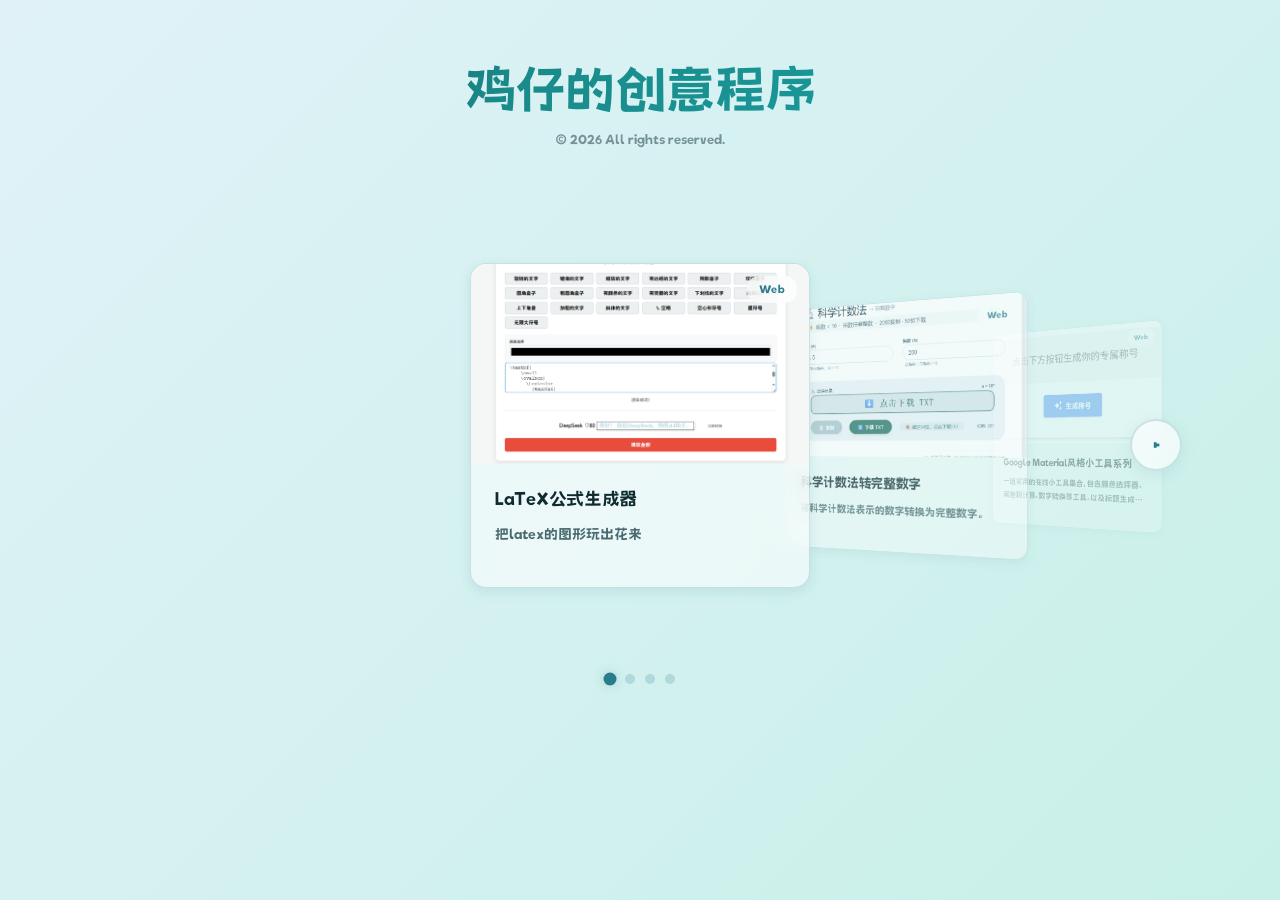
==== commit 0448ae70: "重构页面布局，加入超牛逼仿iPod。" ====
--- a/index.html
+++ b/index.html
@@ -8,38 +8,16 @@
     <link rel="stylesheet" href="styles.css">
 </head>
 <body>
-    <div class="bg-particles" id="particles"></div>
+    <header class="page-title">
+        <h1>鸡仔的创意程序</h1>
+        <p class="page-subtitle">&copy; 2026 All rights reserved.</p>
+    </header>
 
-    <nav class="navbar">
-        <div class="navbar-inner">
-            <div class="logo"><img src="favicon.svg" alt="Vibe Code" class="logo-icon"> 鸡仔的创意程序</div>
-            <ul class="nav-links">
-                <li><a href="#gallery">作品</a></li>
-            </ul>
-        </div>
-    </nav>
-
-    <section class="hero">
-        <h1>新程序测试社群<br>创意作品</h1>
-        <div class="hero-cta">
-            <a href="#gallery" class="btn btn-primary">探索</a>
-            <a href="https://www.ias1054.cn" class="btn btn-outline" rel="noopener noreferrer">返回主站</a>
+    <section class="section" id="gallery">
+        <div class="gallery" id="galleryGrid">
+            
         </div>
     </section>
-
-    <section class="section" id="gallery">
-        <div class="section-header reveal">
-            <div class="section-label">Gallery</div>
-        </div>
-
-        <div class="gallery" id="galleryGrid"></div>
-    </section>
-
-    
-
-    <footer class="footer">
-        <p>&copy; 2026 All rights reserved. </p>
-    </footer>
 
     <div class="modal-overlay" id="modalOverlay">
         <div class="modal" id="modal">
--- a/styles.css
+++ b/styles.css
@@ -37,161 +37,6 @@
     line-height: 1.7;
 }
 
-.bg-particles {
-    position: fixed;
-    top: 0;
-    left: 0;
-    width: 100%;
-    height: 100%;
-    pointer-events: none;
-    z-index: 0;
-}
-
-.particle {
-    position: absolute;
-    border-radius: 50%;
-    animation: floatUp linear infinite;
-    opacity: 0;
-}
-
-@keyframes floatUp {
-    0% {
-        transform: translateY(100vh) scale(0);
-        opacity: 0;
-    }
-    10% {
-        opacity: 1;
-    }
-    90% {
-        opacity: 1;
-    }
-    100% {
-        transform: translateY(-10vh) scale(1);
-        opacity: 0;
-    }
-}
-
-.navbar {
-    position: fixed;
-    top: 16px;
-    left: 50%;
-    transform: translateX(-50%);
-    z-index: 100;
-    backdrop-filter: blur(20px) saturate(180%);
-    background: rgba(255, 255, 255, 0.6);
-    border: 1px solid rgba(255, 255, 255, 0.5);
-    border-radius: 999px;
-    box-shadow: 0 8px 32px rgba(42, 124, 140, 0.15), 0 2px 8px rgba(0, 0, 0, 0.04);
-    transition: all 0.4s cubic-bezier(0.25, 0.8, 0.25, 1);
-    overflow: hidden;
-}
-
-.navbar.scrolled {
-    top: 10px;
-    background: rgba(255, 255, 255, 0.75);
-    box-shadow: 0 12px 40px rgba(42, 124, 140, 0.22), 0 4px 12px rgba(0, 0, 0, 0.06);
-}
-
-.navbar-inner {
-    display: flex;
-    align-items: center;
-    justify-content: space-between;
-    gap: 32px;
-    padding: 10px 24px;
-    height: 52px;
-    transition: all 0.4s cubic-bezier(0.25, 0.8, 0.25, 1);
-}
-
-.navbar.scrolled .navbar-inner {
-    height: 46px;
-    padding: 8px 22px;
-}
-
-.logo {
-    font-size: 1.15rem;
-    font-weight: 700;
-    background: linear-gradient(135deg, var(--accent), var(--accent2));
-    -webkit-background-clip: text;
-    -webkit-text-fill-color: transparent;
-    background-clip: text;
-    letter-spacing: -0.5px;
-    filter: drop-shadow(0 1px 2px rgba(42, 124, 140, 0.3));
-    white-space: nowrap;
-    display: flex;
-    align-items: center;
-    gap: 8px;
-}
-
-.logo-icon {
-    width: 25px;
-    height: 25px;
-    flex-shrink: 0;
-    -webkit-text-fill-color: initial;
-}
-
-.nav-links {
-    display: flex;
-    gap: 32px;
-    list-style: none;
-}
-
-.nav-links a {
-    color: var(--text2);
-    text-decoration: none;
-    font-size: 0.9rem;
-    font-weight: 500;
-    transition: color 0.3s;
-    position: relative;
-}
-
-.nav-links a::after {
-    content: '';
-    position: absolute;
-    bottom: -4px;
-    left: 0;
-    width: 0;
-    height: 2px;
-    background: linear-gradient(90deg, var(--accent), var(--accent2));
-    transition: width 0.3s;
-    border-radius: 1px;
-}
-
-.nav-links a:hover {
-    color: var(--text);
-}
-
-.nav-links a:hover::after {
-    width: 100%;
-}
-
-.hero {
-    position: relative;
-    z-index: 1;
-    padding: 160px 24px 100px;
-    text-align: center;
-    max-width: 800px;
-    margin: 0 auto;
-}
-
-.hero h1 {
-    font-size: 3.5rem;
-    font-weight: 800;
-    letter-spacing: -1px;
-    line-height: 1.15;
-    margin-bottom: 20px;
-    animation: fadeInUp 0.6s ease 0.1s both;
-    background: linear-gradient(135deg, #0f4a55 0%, #1a8a8a 40%, #19a7a7 100%);
-    -webkit-background-clip: text;
-    -webkit-text-fill-color: transparent;
-    background-clip: text;
-}
-
-.hero-cta {
-    display: inline-flex;
-    gap: 12px;
-    animation: fadeInUp 0.6s ease 0.3s both;
-}
-
 .btn {
     padding: 12px 28px;
     border-radius: 12px;
@@ -215,18 +60,6 @@
     box-shadow: 0 6px 30px rgba(42, 124, 140, 0.45);
 }
 
-.btn-outline {
-    background: transparent;
-    color: var(--text);
-    border: 1px solid var(--border);
-    backdrop-filter: blur(10px);
-}
-
-.btn-outline:hover {
-    border-color: var(--accent);
-    color: var(--accent);
-}
-
 @keyframes fadeInUp {
     from {
         opacity: 0;
@@ -236,10 +69,35 @@
     }
 }
 
+.page-title {
+    text-align: center;
+    padding: 60px 24px 24px;
+    position: relative;
+    z-index: 1;
+}
+
+.page-title h1 {
+    font-size: 3.2rem;
+    font-weight: 800;
+    letter-spacing: -1px;
+    line-height: 1.2;
+    background: linear-gradient(135deg, #0f4a55 0%, #1a8a8a 40%, #19a7a7 100%);
+    -webkit-background-clip: text;
+    -webkit-text-fill-color: transparent;
+    background-clip: text;
+}
+
+.page-subtitle {
+    margin-top: 8px;
+    font-size: 0.82rem;
+    color: var(--text2);
+    opacity: 0.7;
+}
+
 .section {
     position: relative;
     z-index: 1;
-    padding: 80px 24px;
+    padding: 0 24px;
     max-width: 1200px;
     margin: 0 auto;
 }
@@ -259,10 +117,123 @@
     margin-bottom: 12px;
 }
 
-.gallery {
-    display: grid;
-    grid-template-columns: repeat(auto-fill, minmax(340px, 1fr));
-    gap: 24px;
+.coverflow-container {
+    position: relative;
+    width: 100%;
+    max-width: 1100px;
+    margin: 0 auto;
+    padding: 30px 0;
+    perspective: 1200px;
+}
+
+.coverflow-stage {
+    position: relative;
+    width: 100%;
+    height: 440px;
+    display: flex;
+    align-items: center;
+    justify-content: center;
+    transform-style: preserve-3d;
+    cursor: grab;
+}
+
+.coverflow-stage:active {
+    cursor: grabbing;
+}
+
+.coverflow-card-wrapper {
+    position: absolute;
+    width: 340px;
+    transition: all 0.55s cubic-bezier(0.23, 1, 0.32, 1);
+    transform-style: preserve-3d;
+    will-change: transform;
+}
+
+.coverflow-card-wrapper .card {
+    width: 100%;
+    margin: 0;
+}
+
+.coverflow-card-wrapper.active {
+    z-index: 100 !important;
+}
+
+.coverflow-nav {
+    position: absolute;
+    top: 50%;
+    transform: translateY(-50%);
+    z-index: 20;
+    width: 52px;
+    height: 52px;
+    border-radius: 50%;
+    border: 2px solid var(--border);
+    background: rgba(255, 255, 255, 0.65);
+    backdrop-filter: blur(12px);
+    cursor: pointer;
+    font-size: 1.4rem;
+    display: flex;
+    align-items: center;
+    justify-content: center;
+    color: var(--accent);
+    transition: all 0.3s;
+    box-shadow: 0 4px 16px rgba(42, 124, 140, 0.1);
+    user-select: none;
+    line-height: 1;
+}
+
+.coverflow-nav:hover {
+    background: rgba(255, 255, 255, 0.9);
+    border-color: var(--accent);
+    box-shadow: 0 6px 24px rgba(42, 124, 140, 0.25);
+    transform: translateY(-50%) scale(1.08);
+}
+
+.coverflow-nav:active {
+    transform: translateY(-50%) scale(0.95);
+}
+
+.coverflow-nav.prev {
+    left: 8px;
+}
+
+.coverflow-nav.next {
+    right: 8px;
+}
+
+.coverflow-dots {
+    display: flex;
+    justify-content: center;
+    gap: 10px;
+    margin-top: 28px;
+}
+
+.coverflow-dot {
+    width: 10px;
+    height: 10px;
+    border-radius: 50%;
+    background: var(--border);
+    cursor: pointer;
+    transition: all 0.3s;
+}
+
+.coverflow-dot.active {
+    background: var(--accent);
+    transform: scale(1.3);
+    box-shadow: 0 0 8px var(--glow);
+}
+
+.coverflow-reflection {
+    position: absolute;
+    bottom: -60px;
+    left: 50%;
+    transform: translateX(-50%) scaleY(-1);
+    width: 260px;
+    height: 80px;
+    background: linear-gradient(to bottom, rgba(255,255,255,0.15), transparent);
+    border-radius: 50%;
+    filter: blur(20px);
+    pointer-events: none;
+    transition: all 0.55s cubic-bezier(0.23, 1, 0.32, 1);
 }
 
 .card {
@@ -277,6 +248,7 @@
     animation: fadeInUp 0.5s ease both;
     box-shadow: var(--shadow);
     transform-style: preserve-3d;
+    width: 100%;
 }
 
 .card:hover {
@@ -333,16 +305,6 @@
     overflow: hidden;
 }
 
-.footer {
-    text-align: center;
-    padding: 48px 24px;
-    border-top: 1px solid var(--border);
-    color: var(--text2);
-    font-size: 0.85rem;
-    position: relative;
-    z-index: 1;
-}
-
 .modal-overlay {
     position: fixed;
     inset: 0;
@@ -475,17 +437,37 @@
 }
 
 @media (max-width: 768px) {
-    .hero h1 {
+    .page-title {
+        padding: 50px 20px 16px;
+    }
+    .page-title h1 {
         font-size: 2.2rem;
     }
-    .hero {
-        padding: 120px 20px 60px;
-    }
-    .gallery {
-        grid-template-columns: 1fr;
-    }
-    .navbar {
-        display: none;
+    .coverflow-card-wrapper {
+        width: 260px;
+    }
+    .coverflow-stage {
+        height: 380px;
+    }
+    .coverflow-nav {
+        width: 40px;
+        height: 40px;
+        font-size: 1.1rem;
+    }
+    .coverflow-nav.prev {
+        left: 2px;
+    }
+    .coverflow-nav.next {
+        right: 2px;
+    }
+}
+
+@media (max-width: 480px) {
+    .coverflow-card-wrapper {
+        width: 220px;
+    }
+    .coverflow-stage {
+        height: 340px;
     }
 }
 
